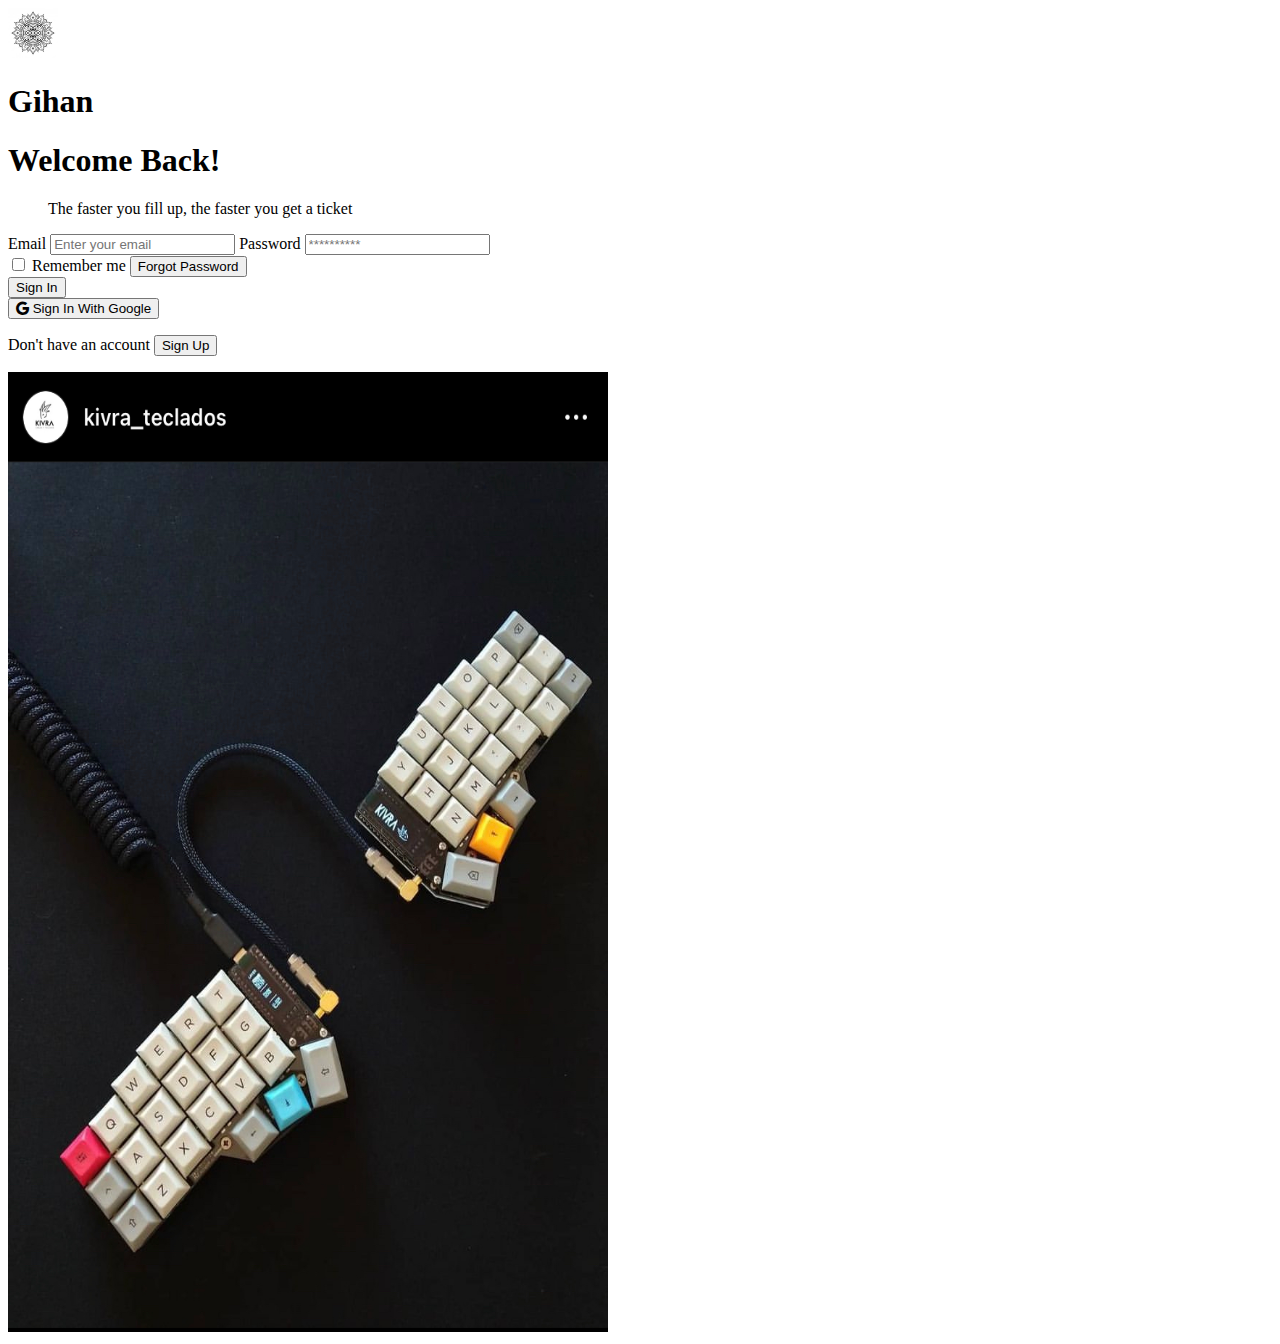
==== copy-templates/form-contacts/form-contact.html @ af53f823 "work-practice finished page gihan-template-dribbble html, css/sass-bootstrap" ====
<!DOCTYPE html>
<html lang="en">
	<head>
		<meta charset="UTF-8" />
		<meta http-equiv="X-UA-Compatible" content="IE=edge" />
		<meta name="viewport" content="width=device-width, initial-scale=1.0" />
		<title>Formulario de Contacto</title>
		<link
			href="https://cdn.jsdelivr.net/npm/bootstrap@5.3.0-alpha1/dist/css/bootstrap.min.css"
			rel="stylesheet"
			integrity="sha384-GLhlTQ8iRABdZLl6O3oVMWSktQOp6b7In1Zl3/Jr59b6EGGoI1aFkw7cmDA6j6gD"
			crossorigin="anonymous" />
		<link
			rel="stylesheet"
			href="https://cdn.jsdelivr.net/npm/bootstrap-icons@1.10.3/font/bootstrap-icons.css" />
		<link rel="stylesheet" href="../workspace-practice/ASSETS/CSS/styles.css" />
	</head>
	<body>
		<div class="container">
			<form class="form-control form-container">
				<div class="logo">
					<img
						src="./ASSETS/IMG/mandala-redonda-sobre-fondo-blanco_114835-49.jpg"
						width="50"
						alt="logo mandala" />
					<h1>Gihan</h1>
				</div>
				<div class="titles">
					<h1>Welcome Back!</h1>
					<blockquote>
						The faster you fill up, the faster you get a ticket
					</blockquote>
				</div>
				<div class="inputs">
					<label for="email">Email</label>
					<input
						type="text"
						id="email"
						name="email"
						placeholder="Enter your email" />
					<label for="password">Password</label>
					<input
						type="password"
						id="password"
						name="password"
						placeholder="**********" />
				</div>
				<div class="rest">
					<input type="checkbox" id="remember-me" name="remember-me" />
					<label for="remember-me">Remember me</label>
					<input
						class="btn-form-forgot"
						type="submit"
						id="forgot-pass"
						name="forgot-pass"
						value="Forgot Password" />
				</div>
				<div class="buttons-sign">
					<input type="submit" class="btn btn-form-signin" value="Sign In" />
					<br />
					<button class="btn btn-form-signin-g">
						<span>
							<i class="bi bi-google"></i>
						</span>
						Sign In With Google
					</button>
					<p class="sign-up">
						Don't have an account
						<input type="submit" class="btn-form-signup" value="Sign Up" />
					</p>
				</div>
			</form>
			<div class="img-me">
				<img src="./ASSETS/IMG/IMG_1841.PNG" width="600" height="960" alt="" />
			</div>
		</div>
	</body>
	<script
		src="https://cdn.jsdelivr.net/npm/bootstrap@5.3.0-alpha1/dist/js/bootstrap.bundle.min.js"
		integrity="sha384-w76AqPfDkMBDXo30jS1Sgez6pr3x5MlQ1ZAGC+nuZB+EYdgRZgiwxhTBTkF7CXvN"
		crossorigin="anonymous"></script>
</html>
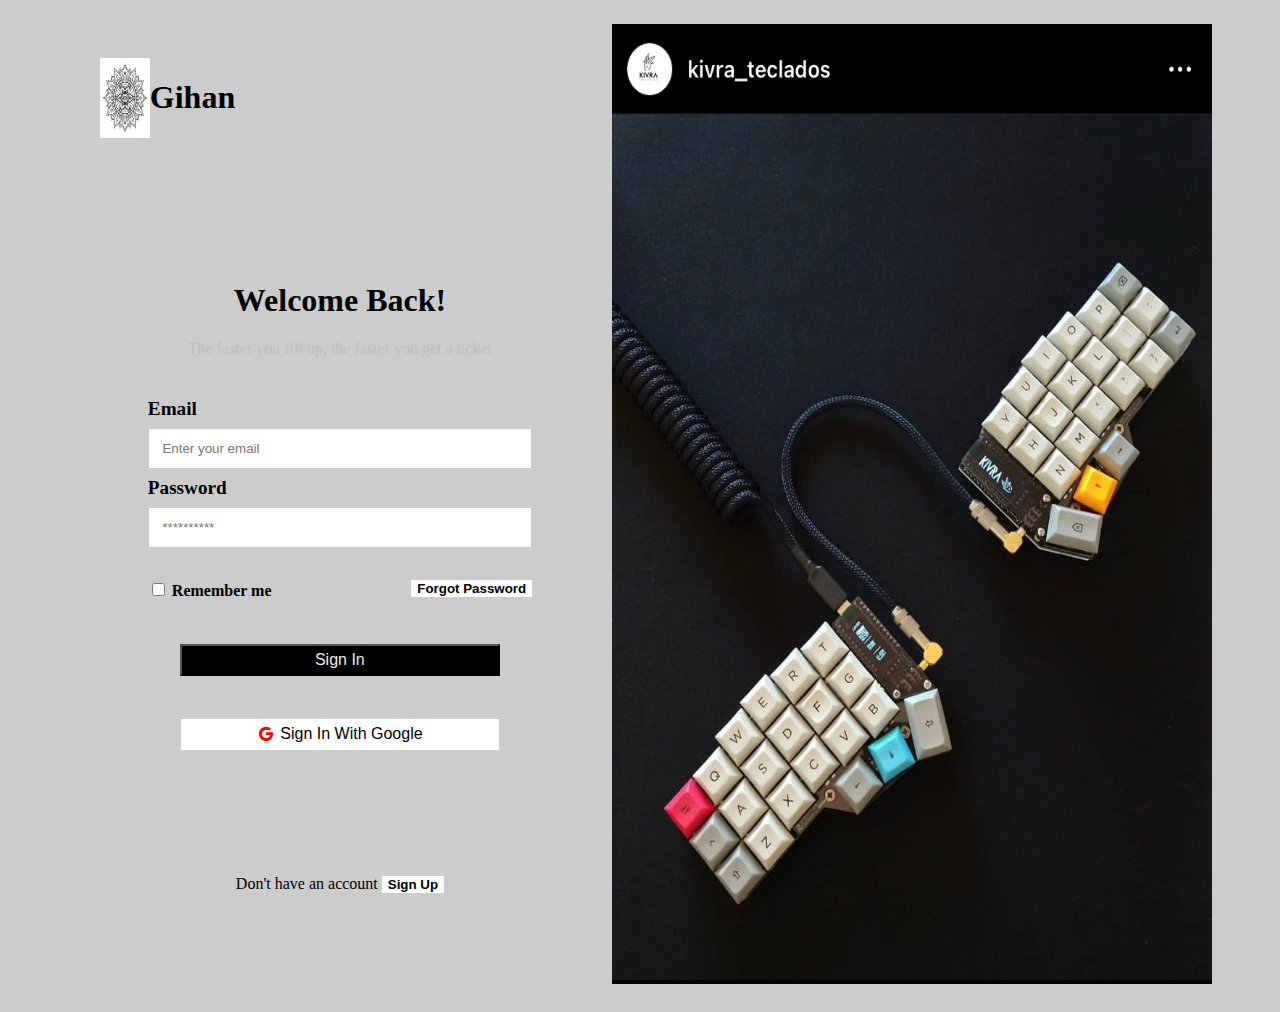
==== commit 7b4fe808: "file modified link css" ====
--- a/copy-templates/form-contacts/form-contact.html
+++ b/copy-templates/form-contacts/form-contact.html
@@ -13,7 +13,7 @@
 		<link
 			rel="stylesheet"
 			href="https://cdn.jsdelivr.net/npm/bootstrap-icons@1.10.3/font/bootstrap-icons.css" />
-		<link rel="stylesheet" href="../workspace-practice/ASSETS/CSS/styles.css" />
+		<link rel="stylesheet" href="./ASSETS/CSS/styles.css" />
 	</head>
 	<body>
 		<div class="container">
--- a/copy-templates/form-contacts/ASSETS/CSS/styles.css
+++ b/copy-templates/form-contacts/ASSETS/CSS/styles.css
@@ -0,0 +1,113 @@
+.btn-form-forgot {
+  border: none;
+  background: #ffffff;
+  font-weight: 700;
+  float: right;
+}
+.btn-form-forgot:hover {
+  text-decoration: underline;
+}
+
+.btn-form-signin {
+  color: #ededed;
+  background: #000;
+  font-size: 1rem;
+  font-weight: 400;
+  padding: 0.3rem;
+  text-align: center;
+  width: 20rem;
+}
+.btn-form-signin:hover {
+  border: #000 1px solid;
+}
+
+.btn-form-signin-g {
+  background: #ffffff;
+  border: solid 1px #cccccc;
+  font-size: 1rem;
+  font-weight: 500;
+  padding: 0.4rem;
+  text-align: center;
+  width: 20rem;
+}
+.btn-form-signin-g i {
+  color: red;
+  font-size: 0.9rem;
+  margin: 0 0.15rem;
+}
+.btn-form-signin-g:hover {
+  border: 1px solid #ededed;
+}
+
+.btn-form-signup {
+  border: none;
+  background: #ffffff;
+  font-weight: 700;
+}
+.btn-form-signup:hover {
+  text-decoration: underline;
+}
+
+body {
+  background-color: #ccc;
+  box-sizing: border-box;
+  margin: 0;
+  padding: 0;
+}
+
+.container {
+  align-items: center;
+  display: flex;
+  justify-content: center;
+  padding: 1.5rem 4rem;
+}
+.container .form-container {
+  height: 60rem;
+}
+.container .form-container .logo {
+  display: flex;
+  padding: 2rem;
+}
+.container .form-container .titles {
+  margin: 0rem 5rem;
+  margin-top: 7rem;
+  text-align: center;
+}
+.container .form-container .titles blockquote {
+  color: #c0c0c0;
+}
+.container .form-container .inputs {
+  display: flex;
+  margin: 2rem 5rem;
+  flex-flow: column wrap;
+}
+.container .form-container .inputs label {
+  font-size: 1.2rem;
+  font-weight: 700;
+  margin: 0.5rem 0;
+  text-align: left;
+}
+.container .form-container .inputs input {
+  border: 1px solid #ccc;
+  padding: 0.75rem;
+  text-indent: 0.1rem;
+}
+.container .form-container .rest {
+  margin: 2rem 5rem;
+  font-weight: 600;
+}
+.container .form-container .buttons-sign {
+  display: flex;
+  flex-flow: column wrap;
+  margin: 2rem 7rem;
+}
+.container .form-container .buttons-sign .btn {
+  border-radius: 0;
+  margin: 0.75rem 0;
+}
+.container .form-container .buttons-sign .sign-up {
+  margin-top: 7rem;
+  text-align: center;
+}
+
+/*# sourceMappingURL=styles.css.map */
